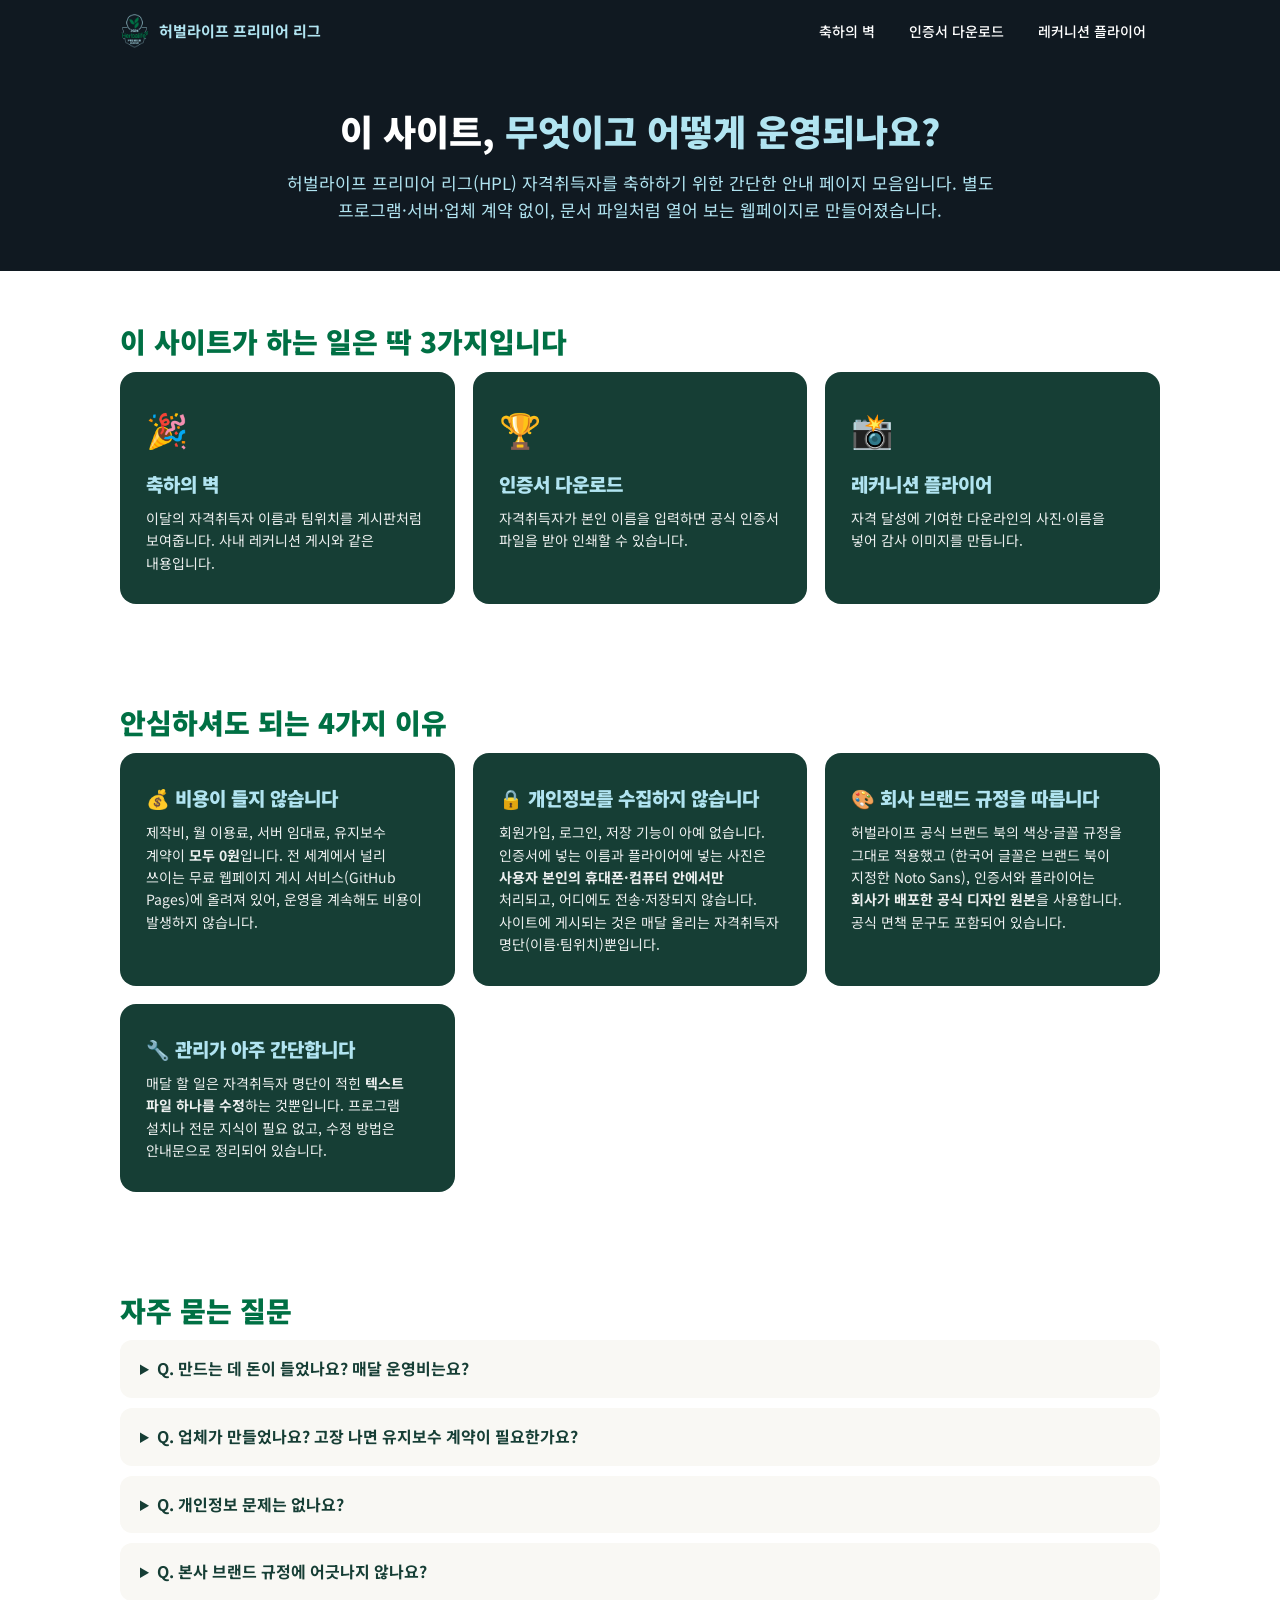
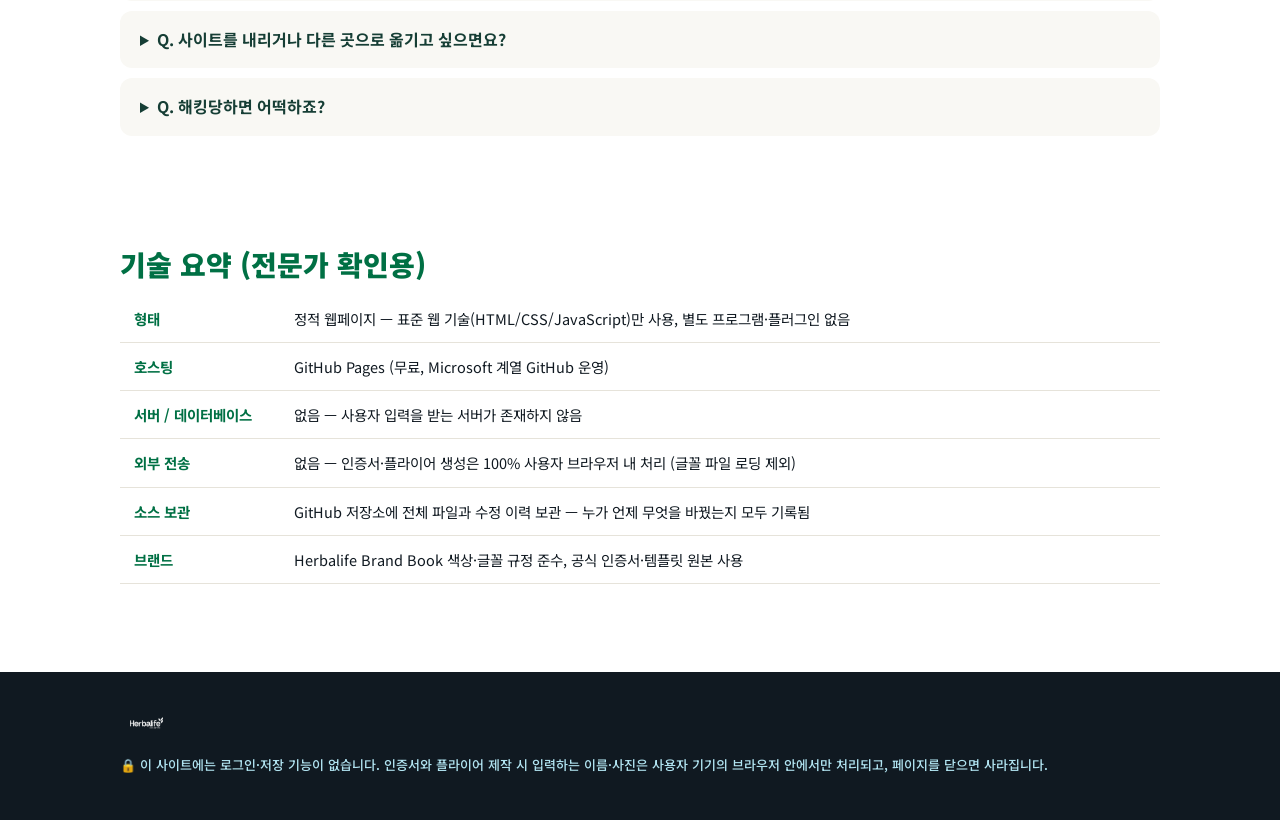
==== about.html @ 479b5c9a "Add about page explaining cost, privacy, and operations for non-developers - about.html: what the si" ====
<!DOCTYPE html>
<html lang="ko">
<head>
<meta charset="UTF-8">
<meta name="viewport" content="width=device-width, initial-scale=1.0">
<title>이 사이트에 대하여 — 허벌라이프 프리미어 리그</title>
<link rel="icon" href="assets/hpl-badge.png" type="image/png">
<link rel="preconnect" href="https://fonts.googleapis.com">
<link rel="preconnect" href="https://fonts.gstatic.com" crossorigin>
<link href="https://fonts.googleapis.com/css2?family=Noto+Sans+KR:wght@400;500;700;900&display=swap" rel="stylesheet">
<link rel="stylesheet" href="css/style.css">
<style>
  .about-hero { padding: 44px 20px 48px; }
  .about-hero h1 { font-size: clamp(24px, 4.5vw, 36px); }
  .point-card h3 { display: flex; align-items: center; gap: 10px; }
  .faq details {
    background: var(--beige);
    border-radius: 12px;
    padding: 16px 20px;
    margin-bottom: 10px;
  }
  .faq summary {
    cursor: pointer;
    font-weight: 700;
    font-size: 16px;
    color: var(--forest-green);
  }
  .faq details[open] summary { color: var(--garden-green); margin-bottom: 8px; }
  .faq p { font-size: 14.5px; line-height: 1.75; }
  .faq p + p { margin-top: 8px; }
  .tech-table { width: 100%; border-collapse: collapse; font-size: 14.5px; }
  .tech-table th, .tech-table td {
    text-align: left;
    padding: 12px 14px;
    border-bottom: 1px solid #e6e3da;
    vertical-align: top;
  }
  .tech-table th { color: var(--garden-green); white-space: nowrap; width: 160px; font-weight: 700; }
  @media print {
    .nav, .footer .privacy { display: none; }
    .faq details { break-inside: avoid; }
  }
</style>
</head>
<body>

<nav class="nav">
  <div class="nav-inner">
    <a class="nav-logo" href="index.html">
      <img src="assets/hpl-badge.png" alt="HPL 배지">
      <span>허벌라이프 프리미어 리그</span>
    </a>
    <div class="nav-links">
      <a href="index.html">축하의 벽</a>
      <a href="certificate.html">인증서 다운로드</a>
      <a href="flyer.html">레커니션 플라이어</a>
    </div>
  </div>
</nav>

<header class="hero about-hero">
  <h1>이 사이트, <span class="accent">무엇이고 어떻게 운영되나요?</span></h1>
  <p class="sub" style="max-width:720px; margin-left:auto; margin-right:auto;">
    허벌라이프 프리미어 리그(HPL) 자격취득자를 축하하기 위한 간단한 안내 페이지 모음입니다.
    별도 프로그램·서버·업체 계약 없이, 문서 파일처럼 열어 보는 웹페이지로 만들어졌습니다.
  </p>
</header>

<main class="container">

  <section class="section">
    <h2 class="section-title">이 사이트가 하는 일은 딱 3가지입니다</h2>
    <div class="feature-cards">
      <a class="feature-card" href="index.html">
        <div class="fc-icon">🎉</div>
        <h3>축하의 벽</h3>
        <p>이달의 자격취득자 이름과 팀위치를 게시판처럼 보여줍니다. 사내 레커니션 게시와 같은 내용입니다.</p>
      </a>
      <a class="feature-card" href="certificate.html">
        <div class="fc-icon">🏆</div>
        <h3>인증서 다운로드</h3>
        <p>자격취득자가 본인 이름을 입력하면 공식 인증서 파일을 받아 인쇄할 수 있습니다.</p>
      </a>
      <a class="feature-card" href="flyer.html">
        <div class="fc-icon">📸</div>
        <h3>레커니션 플라이어</h3>
        <p>자격 달성에 기여한 다운라인의 사진·이름을 넣어 감사 이미지를 만듭니다.</p>
      </a>
    </div>
  </section>

  <section class="section">
    <h2 class="section-title">안심하셔도 되는 4가지 이유</h2>
    <div class="feature-cards">
      <div class="feature-card point-card">
        <h3>💰 비용이 들지 않습니다</h3>
        <p>제작비, 월 이용료, 서버 임대료, 유지보수 계약이 <strong>모두 0원</strong>입니다.
        전 세계에서 널리 쓰이는 무료 웹페이지 게시 서비스(GitHub Pages)에 올려져 있어,
        운영을 계속해도 비용이 발생하지 않습니다.</p>
      </div>
      <div class="feature-card point-card">
        <h3>🔒 개인정보를 수집하지 않습니다</h3>
        <p>회원가입, 로그인, 저장 기능이 아예 없습니다. 인증서에 넣는 이름과 플라이어에 넣는 사진은
        <strong>사용자 본인의 휴대폰·컴퓨터 안에서만</strong> 처리되고, 어디에도 전송·저장되지 않습니다.
        사이트에 게시되는 것은 매달 올리는 자격취득자 명단(이름·팀위치)뿐입니다.</p>
      </div>
      <div class="feature-card point-card">
        <h3>🎨 회사 브랜드 규정을 따릅니다</h3>
        <p>허벌라이프 공식 브랜드 북의 색상·글꼴 규정을 그대로 적용했고
        (한국어 글꼴은 브랜드 북이 지정한 Noto Sans), 인증서와 플라이어는
        <strong>회사가 배포한 공식 디자인 원본</strong>을 사용합니다. 공식 면책 문구도 포함되어 있습니다.</p>
      </div>
      <div class="feature-card point-card">
        <h3>🔧 관리가 아주 간단합니다</h3>
        <p>매달 할 일은 자격취득자 명단이 적힌 <strong>텍스트 파일 하나를 수정</strong>하는 것뿐입니다.
        프로그램 설치나 전문 지식이 필요 없고, 수정 방법은 안내문으로 정리되어 있습니다.</p>
      </div>
    </div>
  </section>

  <section class="section faq">
    <h2 class="section-title">자주 묻는 질문</h2>

    <details>
      <summary>Q. 만드는 데 돈이 들었나요? 매달 운영비는요?</summary>
      <p>제작비 0원, 운영비 0원입니다. 웹사이트 제작 업체를 쓰지 않았고, 유료 서버도 빌리지 않았습니다.
      무료 게시 서비스에 올려져 있어 매달 나가는 비용이 전혀 없습니다.</p>
    </details>

    <details>
      <summary>Q. 업체가 만들었나요? 고장 나면 유지보수 계약이 필요한가요?</summary>
      <p>업체 계약 없이 내부에서 만들었습니다. 이 사이트는 움직이는 부품이 없는 "문서 파일 묶음"에 가까워서,
      한 번 올려두면 저절로 고장 날 것이 거의 없습니다.</p>
      <p>수정이 필요하면 명단 파일만 고치면 되고, 디자인·기능 변경도 외부 계약 없이 처리할 수 있습니다.</p>
    </details>

    <details>
      <summary>Q. 개인정보 문제는 없나요?</summary>
      <p>사이트에 공개되는 정보는 자격취득자의 이름과 팀위치뿐이며, 이는 기존에 사내 레커니션 자료(월별 축하 슬라이드)로
      공유해 온 것과 같은 내용입니다.</p>
      <p>사용자가 입력하는 정보(인증서 이름, 플라이어 사진·이름)는 저장소 자체가 없어서 수집이 불가능한 구조입니다.
      입력값은 사용자 기기의 화면 안에서만 쓰이고, 페이지를 닫으면 사라집니다.</p>
    </details>

    <details>
      <summary>Q. 본사 브랜드 규정에 어긋나지 않나요?</summary>
      <p>공식 브랜드 북(Herbalife Brand Book)의 색상 팔레트와 글꼴 규정을 그대로 따랐습니다.
      브랜드 북은 한국어처럼 전용 글꼴이 지원하지 않는 언어에 Noto Sans 글꼴을 쓰도록 공식 지정하고 있고,
      이 사이트도 그 규정대로 만들어졌습니다.</p>
      <p>인증서는 회사가 배포한 공식 인증서 원본 그대로이며, 플라이어도 회사 공식 템플릿의 구성을 따랐습니다.
      프로모션 관련 공식 면책 문구도 각 페이지에 포함되어 있습니다.</p>
    </details>

    <details>
      <summary>Q. 사이트를 내리거나 다른 곳으로 옮기고 싶으면요?</summary>
      <p>언제든 가능합니다. 사이트 전체가 폴더 하나 분량의 파일 묶음이라, 게시를 중단하면 그 즉시 내려가고,
      회사 서버 등 다른 곳으로 옮기는 것도 파일 복사만으로 끝납니다. 특정 업체나 서비스에 묶여 있지 않습니다.</p>
    </details>

    <details>
      <summary>Q. 해킹당하면 어떡하죠?</summary>
      <p>해킹으로 유출될 데이터 자체가 없습니다. 고객 정보, 회원 정보, 입력 기록을 일절 저장하지 않는
      "읽기 전용" 페이지이기 때문입니다. 최악의 경우에도 게시된 명단 페이지가 훼손되는 정도이며,
      원본 파일이 안전하게 보관되어 있어 몇 분 안에 원상 복구할 수 있습니다.</p>
    </details>
  </section>

  <section class="section">
    <h2 class="section-title">기술 요약 (전문가 확인용)</h2>
    <table class="tech-table">
      <tr><th>형태</th><td>정적 웹페이지 — 표준 웹 기술(HTML/CSS/JavaScript)만 사용, 별도 프로그램·플러그인 없음</td></tr>
      <tr><th>호스팅</th><td>GitHub Pages (무료, Microsoft 계열 GitHub 운영)</td></tr>
      <tr><th>서버 / 데이터베이스</th><td>없음 — 사용자 입력을 받는 서버가 존재하지 않음</td></tr>
      <tr><th>외부 전송</th><td>없음 — 인증서·플라이어 생성은 100% 사용자 브라우저 내 처리 (글꼴 파일 로딩 제외)</td></tr>
      <tr><th>소스 보관</th><td>GitHub 저장소에 전체 파일과 수정 이력 보관 — 누가 언제 무엇을 바꿨는지 모두 기록됨</td></tr>
      <tr><th>브랜드</th><td>Herbalife Brand Book 색상·글꼴 규정 준수, 공식 인증서·템플릿 원본 사용</td></tr>
    </table>
  </section>

</main>

<footer class="footer">
  <div class="container">
    <img class="footer-logo" src="assets/logo-white-kr.png" alt="Herbalife 최고의 삶을 사세요">
    <p class="privacy">🔒 이 사이트에는 로그인·저장 기능이 없습니다. 인증서와 플라이어 제작 시 입력하는 이름·사진은 사용자 기기의 브라우저 안에서만 처리되고, 페이지를 닫으면 사라집니다.</p>
  </div>
</footer>

</body>
</html>
---- css/style.css ----
/* ==========================================================================
   Herbalife Premier League Celebration — 브랜드 팔레트 (Herbalife Brand Book)
   ========================================================================== */
:root {
  /* Primary */
  --garden-green: #007044;
  --forest-green: #163E35;
  --energy-green: #309C46;
  --beige: #F9F8F4;
  --white: #FFFFFF;
  /* Secondary (10% 이하 사용) */
  --laguna-light: #B1E4F1;
  --laguna: #2D68CB;
  /* Tertiary */
  --night-sky: #101921;
  --grey: #837976;
  /* Celebration Metallic — 레커니션 전용 */
  --celebration: #258C4B;
  --gold: #C99403;

  --font: "Noto Sans KR", "Malgun Gothic", "Apple SD Gothic Neo", sans-serif;
  --radius: 16px;
  --shadow: 0 4px 20px rgba(16, 25, 33, 0.10);
}

* { margin: 0; padding: 0; box-sizing: border-box; }

html { -webkit-text-size-adjust: 100%; }

body {
  font-family: var(--font);
  background: var(--white);
  color: var(--night-sky);
  line-height: 1.6;
  word-break: keep-all;
}

img { max-width: 100%; }

a { color: inherit; text-decoration: none; }

/* ---------- 상단 네비게이션 ---------- */
.nav {
  background: var(--night-sky);
  color: var(--white);
  position: sticky;
  top: 0;
  z-index: 50;
}
.nav-inner {
  max-width: 1080px;
  margin: 0 auto;
  padding: 12px 20px;
  display: flex;
  align-items: center;
  gap: 20px;
  flex-wrap: wrap;
}
.nav-logo { display: flex; align-items: center; gap: 10px; font-weight: 700; }
.nav-logo img { height: 34px; width: auto; }
.nav-logo span { color: var(--laguna-light); font-size: 15px; }
.nav-links { display: flex; gap: 6px; margin-left: auto; flex-wrap: wrap; }
.nav-links a {
  padding: 8px 14px;
  border-radius: 999px;
  font-size: 14px;
  font-weight: 500;
  color: var(--white);
}
.nav-links a:hover { background: rgba(177, 228, 241, 0.15); }
.nav-links a.active { background: var(--garden-green); font-weight: 700; }

/* ---------- 히어로 ---------- */
.hero {
  background: var(--night-sky);
  color: var(--white);
  text-align: center;
  padding: 56px 20px 64px;
}
.hero img.badge { width: 170px; height: auto; margin-bottom: 24px; }
.hero h1 {
  font-size: clamp(26px, 5vw, 44px);
  font-weight: 900;
  line-height: 1.35;
}
.hero h1 .accent { color: var(--laguna-light); }
.hero p.sub {
  margin-top: 14px;
  font-size: clamp(14px, 2.5vw, 17px);
  color: var(--laguna-light);
  font-weight: 400;
}

/* ---------- 공통 섹션 ---------- */
.container { max-width: 1080px; margin: 0 auto; padding: 0 20px; }
.section { padding: 48px 0; }
.section-title {
  color: var(--garden-green);
  font-size: clamp(20px, 3.5vw, 28px);
  font-weight: 900;
  margin-bottom: 8px;
}
.section-desc { color: var(--grey); font-size: 15px; margin-bottom: 28px; }

/* ---------- 월 선택 탭 ---------- */
.month-tabs {
  display: flex;
  gap: 8px;
  flex-wrap: wrap;
  justify-content: center;
  margin: -26px auto 0;
  position: relative;
  z-index: 5;
  max-width: 1080px;
  padding: 0 20px;
}
.month-tab {
  background: var(--white);
  border: 2px solid var(--garden-green);
  color: var(--garden-green);
  font-family: var(--font);
  font-size: 15px;
  font-weight: 700;
  padding: 10px 22px;
  border-radius: 999px;
  cursor: pointer;
  box-shadow: var(--shadow);
}
.month-tab.active { background: var(--garden-green); color: var(--white); }

/* ---------- 티어 그룹 ---------- */
.tier-block { margin-bottom: 44px; }
.tier-head {
  display: flex;
  align-items: center;
  gap: 12px;
  flex-wrap: wrap;
  margin-bottom: 6px;
}
.tier-head h3 { font-size: clamp(18px, 3vw, 24px); font-weight: 900; }
.tier-badge {
  font-size: 13px;
  font-weight: 700;
  padding: 4px 12px;
  border-radius: 999px;
  color: var(--white);
}
.tier-triple h3 { color: var(--gold); }
.tier-triple .tier-badge { background: var(--gold); }
.tier-double h3 { color: var(--celebration); }
.tier-double .tier-badge { background: var(--celebration); }
.tier-first h3 { color: var(--garden-green); }
.tier-first .tier-badge { background: var(--garden-green); }
.tier-msg { color: var(--night-sky); font-size: 15px; margin-bottom: 4px; }
.tier-note { color: var(--grey); font-size: 12.5px; margin-bottom: 18px; }

/* ---------- 자격취득자 카드 ---------- */
.q-grid {
  display: grid;
  grid-template-columns: repeat(auto-fill, minmax(230px, 1fr));
  gap: 14px;
}
.q-card {
  display: flex;
  align-items: center;
  gap: 14px;
  background: var(--beige);
  border-radius: var(--radius);
  padding: 16px 18px;
  border-left: 5px solid var(--garden-green);
}
.q-card .leaf {
  width: 44px;
  height: 44px;
  border-radius: 50%;
  background: var(--night-sky);
  flex-shrink: 0;
  display: flex;
  align-items: center;
  justify-content: center;
}
.q-card .leaf img { width: 24px; height: auto; }
.q-card .q-name { font-weight: 700; font-size: 16.5px; line-height: 1.4; }
.q-card .q-team { font-size: 13.5px; color: var(--garden-green); font-weight: 500; }
.q-card.team-president { border-left-color: var(--gold); }
.q-card.team-president .q-team { color: var(--gold); }
.q-card.team-millionaire { border-left-color: var(--celebration); }
.q-card.team-get { border-left-color: var(--energy-green); }
.q-card.team-world { border-left-color: var(--laguna); }
.empty-month {
  text-align: center;
  color: var(--grey);
  padding: 60px 20px;
  font-size: 15px;
}

/* ---------- 기능 카드 ---------- */
.feature-cards {
  display: grid;
  grid-template-columns: repeat(auto-fit, minmax(260px, 1fr));
  gap: 18px;
}
.feature-card {
  background: var(--forest-green);
  color: var(--white);
  border-radius: var(--radius);
  padding: 30px 26px;
  display: block;
  transition: transform 0.15s ease;
}
.feature-card:hover { transform: translateY(-4px); }
.feature-card .fc-icon { font-size: 34px; margin-bottom: 12px; }
.feature-card h3 { font-size: 19px; font-weight: 900; margin-bottom: 8px; color: var(--laguna-light); }
.feature-card p { font-size: 14px; line-height: 1.6; opacity: 0.92; }
.feature-card .fc-go { display: inline-block; margin-top: 14px; font-weight: 700; font-size: 14px; color: var(--energy-green); }

/* ---------- 푸터 ---------- */
.footer {
  background: var(--night-sky);
  color: rgba(255, 255, 255, 0.75);
  padding: 36px 0 44px;
  margin-top: 40px;
  font-size: 12px;
  line-height: 1.7;
}
.footer .container { display: grid; gap: 16px; }
.footer .privacy {
  color: var(--laguna-light);
  font-size: 13px;
  font-weight: 500;
}
.footer img.footer-logo { height: 30px; width: auto; opacity: 0.95; }

/* ---------- 도구 페이지 공통 (인증서/플라이어) ---------- */
.tool-layout {
  display: grid;
  grid-template-columns: 340px 1fr;
  gap: 28px;
  align-items: start;
  padding: 36px 0 56px;
}
@media (max-width: 900px) {
  .tool-layout { grid-template-columns: 1fr; }
}
.tool-panel {
  background: var(--beige);
  border-radius: var(--radius);
  padding: 24px;
  position: sticky;
  top: 76px;
}
@media (max-width: 900px) {
  .tool-panel { position: static; }
}
.tool-panel h2 { color: var(--garden-green); font-size: 20px; font-weight: 900; margin-bottom: 4px; }
.tool-panel .panel-desc { font-size: 13px; color: var(--grey); margin-bottom: 18px; }
.field { margin-bottom: 16px; }
.field label { display: block; font-size: 13px; font-weight: 700; margin-bottom: 6px; }
.field input[type="text"], .field textarea {
  width: 100%;
  border: 1.5px solid #d8d5cc;
  border-radius: 10px;
  padding: 10px 12px;
  font-family: var(--font);
  font-size: 15px;
  background: var(--white);
  color: var(--night-sky);
}
.field input:focus, .field textarea:focus {
  outline: none;
  border-color: var(--garden-green);
}
.field textarea { resize: vertical; min-height: 64px; font-size: 13.5px; }
.btn {
  display: inline-flex;
  align-items: center;
  justify-content: center;
  gap: 8px;
  border: none;
  border-radius: 999px;
  font-family: var(--font);
  font-size: 15px;
  font-weight: 700;
  padding: 12px 22px;
  cursor: pointer;
  background: var(--garden-green);
  color: var(--white);
  width: 100%;
  margin-top: 6px;
}
.btn:hover { background: #005936; }
.btn.secondary { background: var(--night-sky); }
.btn.secondary:hover { background: #202f3d; }
.btn.ghost {
  background: transparent;
  border: 2px solid var(--garden-green);
  color: var(--garden-green);
}
.btn:disabled { opacity: 0.45; cursor: not-allowed; }
.privacy-hint {
  margin-top: 16px;
  font-size: 12px;
  color: var(--grey);
  line-height: 1.6;
  border-top: 1px solid #e2dfd7;
  padding-top: 12px;
}
.canvas-wrap {
  background: var(--beige);
  border-radius: var(--radius);
  padding: 18px;
  text-align: center;
}
.canvas-wrap canvas {
  max-width: 100%;
  height: auto;
  border-radius: 8px;
  box-shadow: var(--shadow);
  background: var(--white);
}
.canvas-hint { font-size: 12.5px; color: var(--grey); margin-top: 10px; }

/* ---------- 플라이어 템플릿 선택 ---------- */
.tpl-select { display: flex; gap: 10px; margin-bottom: 18px; }
.tpl-btn {
  flex: 1;
  border: 2px solid #d8d5cc;
  background: var(--white);
  border-radius: 12px;
  padding: 8px;
  cursor: pointer;
  font-family: var(--font);
  font-size: 12.5px;
  font-weight: 700;
  color: var(--grey);
}
.tpl-btn canvas { width: 100%; height: auto; border-radius: 6px; display: block; margin-bottom: 6px; }
.tpl-btn.active { border-color: var(--garden-green); color: var(--garden-green); }

.name-group { margin-bottom: 14px; }
.name-group summary {
  cursor: pointer;
  font-weight: 700;
  font-size: 14px;
  color: var(--forest-green);
  padding: 6px 0;
}
.name-group .field { margin-bottom: 8px; }
.name-group input { font-size: 14px !important; padding: 8px 10px !important; }

.slot-tools {
  background: var(--white);
  border: 1.5px solid var(--garden-green);
  border-radius: 12px;
  padding: 14px;
  margin-bottom: 16px;
}
.slot-tools h4 { font-size: 14px; color: var(--garden-green); margin-bottom: 8px; }
.slot-tools .zoom-row { display: flex; align-items: center; gap: 10px; font-size: 13px; }
.slot-tools input[type="range"] { flex: 1; accent-color: var(--garden-green); }
.slot-tools .mini-btns { display: flex; gap: 8px; margin-top: 10px; }
.slot-tools .mini-btns button {
  flex: 1;
  font-family: var(--font);
  font-size: 12.5px;
  font-weight: 700;
  padding: 7px 0;
  border-radius: 8px;
  border: 1.5px solid var(--grey);
  background: var(--white);
  color: var(--night-sky);
  cursor: pointer;
}
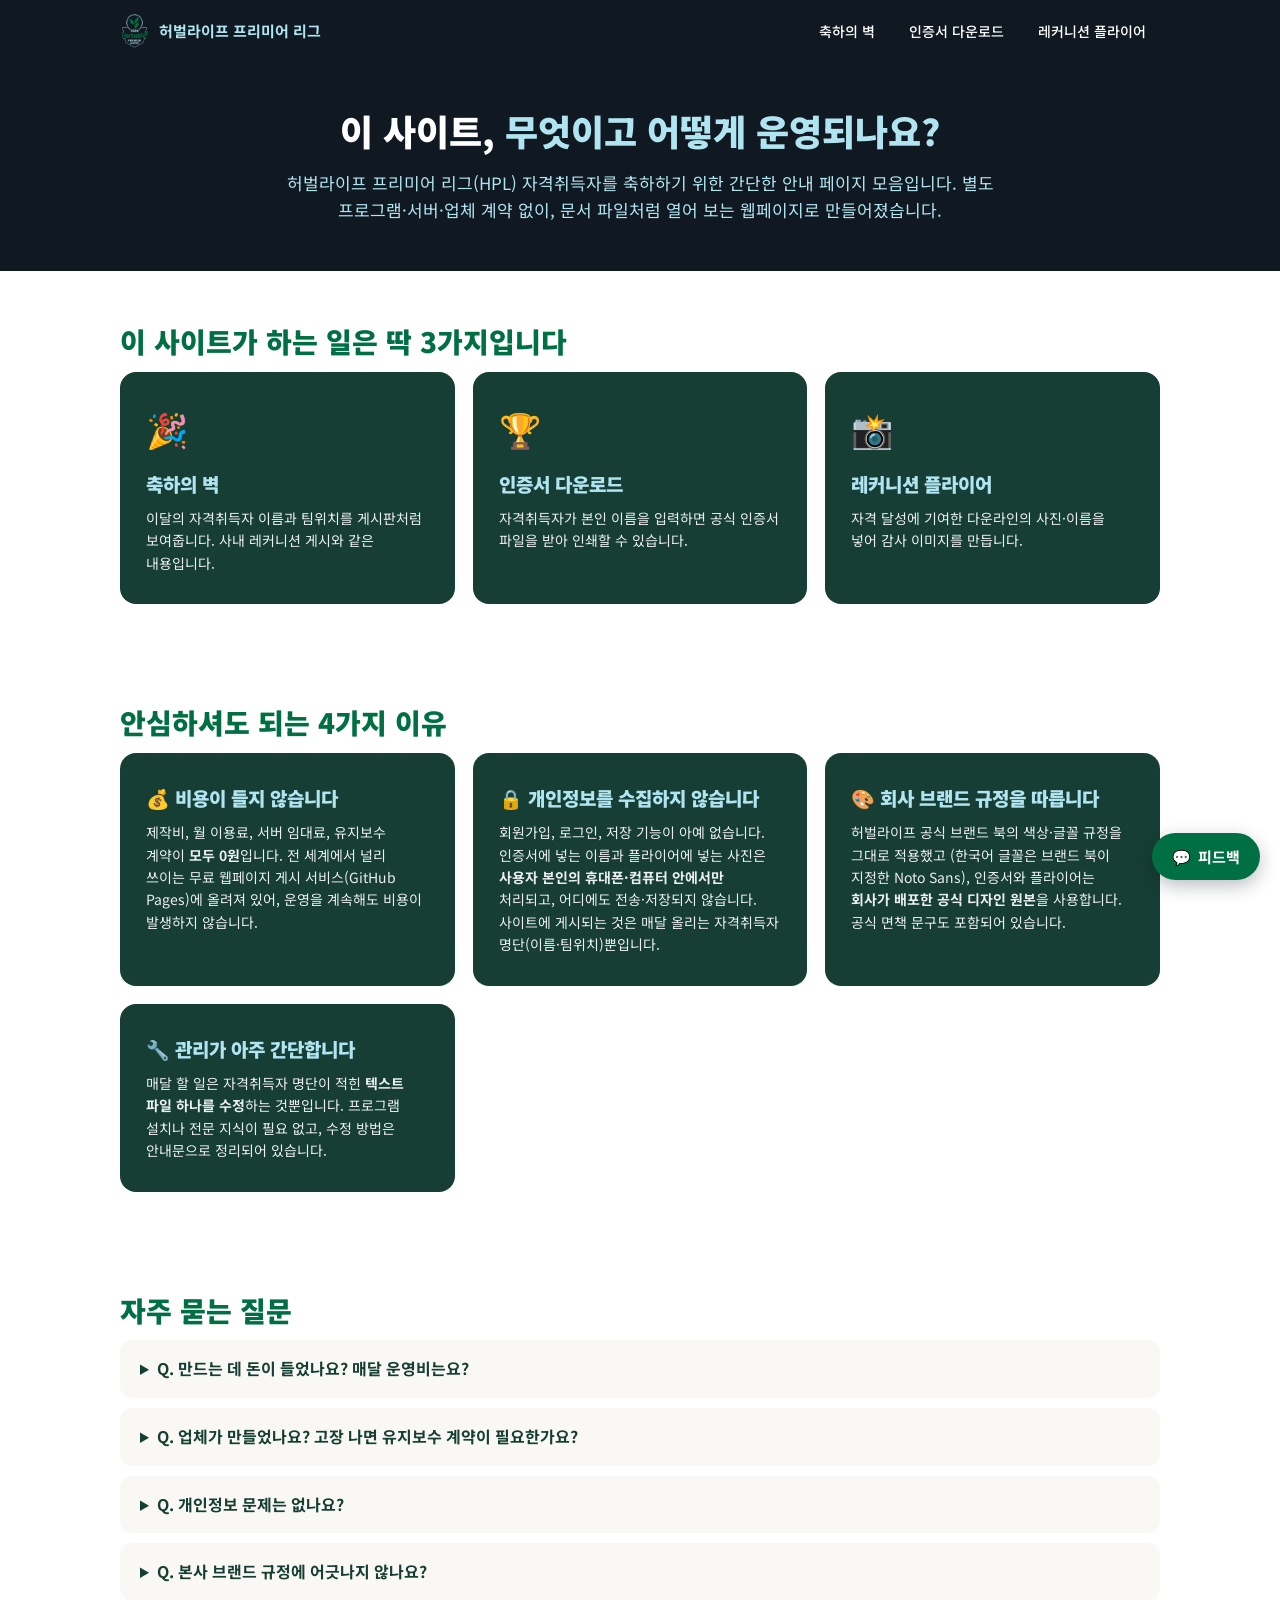
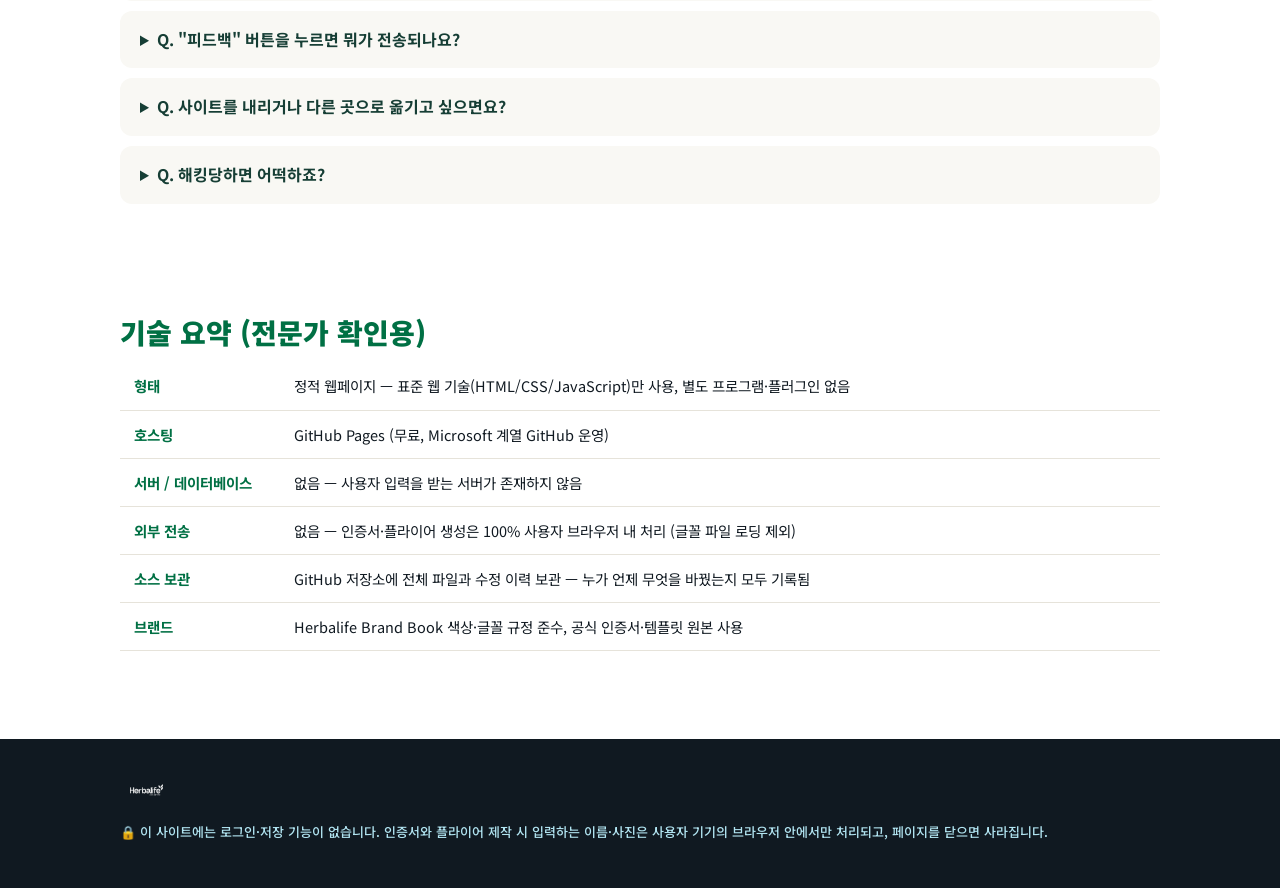
==== commit a5340749: "Add anonymous feedback widget (thumbs up/down + comment) - js/feedback.js: floating feedback button " ====
--- a/about.html
+++ b/about.html
@@ -152,6 +152,12 @@
     </details>
 
     <details>
+      <summary>Q. "피드백" 버튼을 누르면 뭐가 전송되나요?</summary>
+      <p>피드백 창에서 <strong>보내기를 눌렀을 때만</strong>, 작성한 평가(👍/👎)·의견 내용·페이지 이름이 운영자에게 전달됩니다.
+      이름, 연락처, 접속 기록 같은 개인정보는 함께 수집되지 않으며, 피드백은 익명으로 남길 수 있습니다.</p>
+    </details>
+
+    <details>
       <summary>Q. 사이트를 내리거나 다른 곳으로 옮기고 싶으면요?</summary>
       <p>언제든 가능합니다. 사이트 전체가 폴더 하나 분량의 파일 묶음이라, 게시를 중단하면 그 즉시 내려가고,
       회사 서버 등 다른 곳으로 옮기는 것도 파일 복사만으로 끝납니다. 특정 업체나 서비스에 묶여 있지 않습니다.</p>
@@ -186,5 +192,6 @@
   </div>
 </footer>
 
+<script src="js/feedback.js"></script>
 </body>
 </html>
--- a/css/style.css
+++ b/css/style.css
@@ -371,3 +371,97 @@
   color: var(--night-sky);
   cursor: pointer;
 }
+
+/* ---------- 피드백 위젯 ---------- */
+.fb-fab {
+  position: fixed;
+  right: 20px;
+  bottom: 20px;
+  z-index: 90;
+  display: inline-flex;
+  align-items: center;
+  gap: 7px;
+  background: var(--garden-green);
+  color: var(--white);
+  border: none;
+  border-radius: 999px;
+  padding: 13px 20px;
+  font-family: var(--font);
+  font-size: 15px;
+  font-weight: 700;
+  cursor: pointer;
+  box-shadow: 0 6px 18px rgba(16, 25, 33, 0.28);
+}
+.fb-fab:hover { background: #005936; }
+.fb-overlay {
+  position: fixed;
+  inset: 0;
+  background: rgba(16, 25, 33, 0.55);
+  display: none;
+  align-items: center;
+  justify-content: center;
+  z-index: 100;
+  padding: 20px;
+}
+.fb-overlay.open { display: flex; }
+.fb-modal {
+  position: relative;
+  background: var(--white);
+  border-radius: var(--radius);
+  padding: 28px 26px 22px;
+  width: 100%;
+  max-width: 420px;
+  box-shadow: var(--shadow);
+}
+.fb-modal h3 { color: var(--garden-green); font-size: 20px; font-weight: 900; }
+.fb-sub { font-size: 13.5px; color: var(--grey); margin: 6px 0 16px; }
+.fb-close {
+  position: absolute;
+  top: 12px;
+  right: 16px;
+  border: none;
+  background: none;
+  font-size: 26px;
+  color: var(--grey);
+  cursor: pointer;
+  line-height: 1;
+}
+.fb-rating { display: flex; gap: 10px; margin-bottom: 14px; }
+.fb-rate {
+  flex: 1;
+  font-family: var(--font);
+  font-size: 26px;
+  font-weight: 700;
+  padding: 12px 0 10px;
+  border-radius: 12px;
+  border: 2px solid #d8d5cc;
+  background: var(--beige);
+  cursor: pointer;
+  display: flex;
+  flex-direction: column;
+  align-items: center;
+  gap: 2px;
+  color: var(--night-sky);
+}
+.fb-rate span { font-size: 13px; }
+.fb-rate.active { border-color: var(--garden-green); background: #e8f3ee; color: var(--garden-green); }
+.fb-text {
+  width: 100%;
+  border: 1.5px solid #d8d5cc;
+  border-radius: 10px;
+  padding: 10px 12px;
+  font-family: var(--font);
+  font-size: 14px;
+  resize: vertical;
+  background: var(--white);
+  color: var(--night-sky);
+  box-sizing: border-box;
+}
+.fb-text:focus { outline: none; border-color: var(--garden-green); }
+.fb-privacy { font-size: 11.5px; color: var(--grey); margin-top: 12px; line-height: 1.6; }
+.fb-done-icon { font-size: 46px; text-align: center; margin: 8px 0 10px; }
+.fb-step[data-step="done"] h3, .fb-step[data-step="pending"] h3 { text-align: center; }
+.fb-step[data-step="done"] .fb-sub, .fb-step[data-step="pending"] .fb-sub { text-align: center; }
+@media (max-width: 600px) {
+  .fb-fab { right: 14px; bottom: 14px; padding: 12px 16px; }
+}
